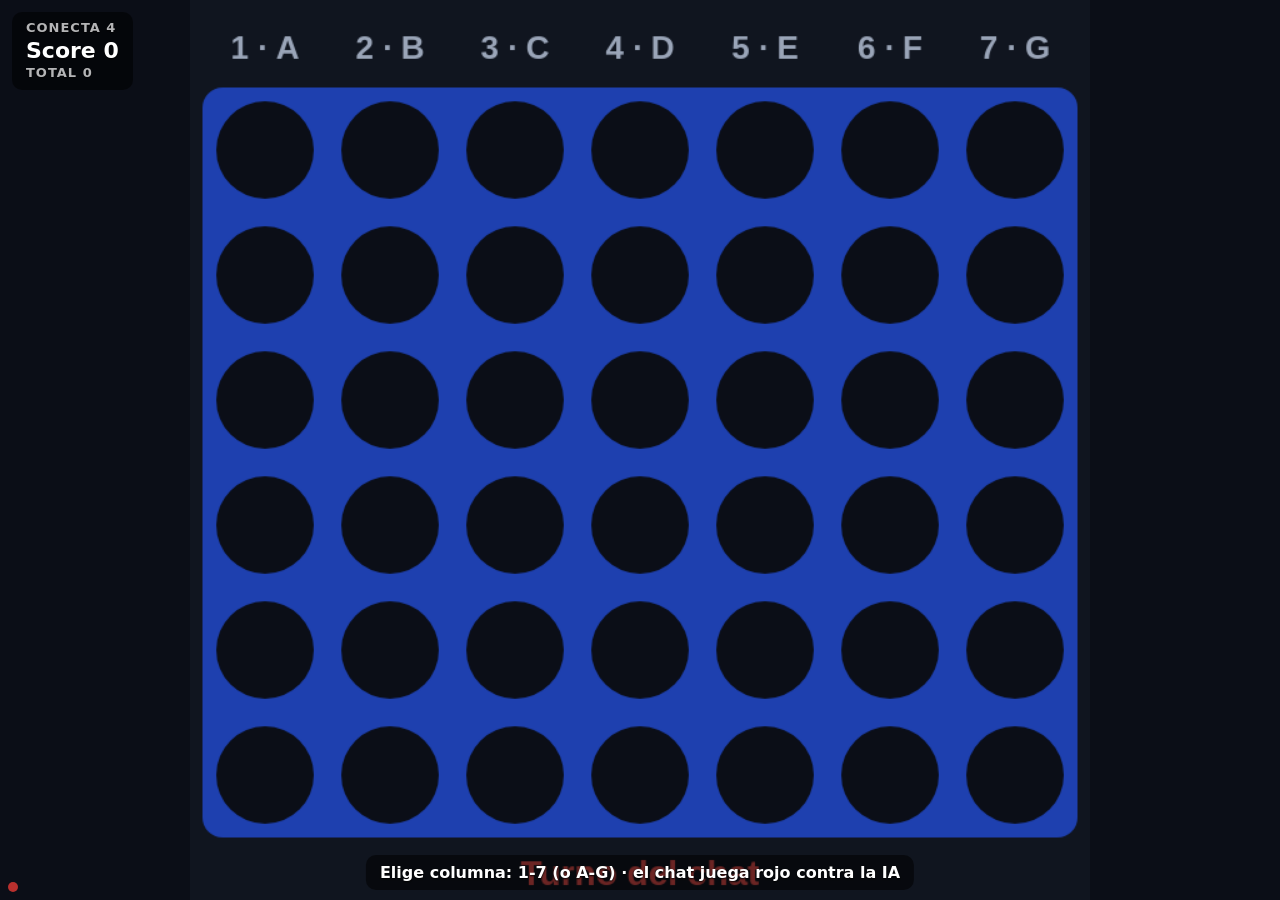
==== index.html @ b43beb9e "Initial commit" ====
<!DOCTYPE html>
<html lang="es">
<head>
<meta charset="utf-8">
<title>Chat Mini Games</title>
<meta name="viewport" content="width=device-width, initial-scale=1">
<link rel="stylesheet" href="css/style.css">
</head>
<body>
<canvas id="stage" width="720" height="720"></canvas>

<div id="score" class="hud"></div>
<div id="top" class="hud"></div>
<div id="votes" class="hud"></div>
<div id="banner" class="hud"></div>
<div id="hint" class="hud"></div>
<div id="overlay"><div id="overlay-box"></div></div>
<div id="status" title="Streamer.bot"></div>
<input id="dbg" type="text" placeholder="debug: A, A1, /snake ..." autocomplete="off">

<script src="js/util.js"></script>
<script src="js/streamerbot.js"></script>
<script src="js/games/snake.js"></script>
<script src="js/games/tetris.js"></script>
<script src="js/games/minesweeper.js"></script>
<script src="js/games/breakout.js"></script>
<script src="js/games/g2048.js"></script>
<script src="js/games/connect4.js"></script>
<script src="js/manager.js"></script>
</body>
</html>
---- css/style.css ----
* { box-sizing: border-box; }
html, body { margin: 0; height: 100%; overflow: hidden; }
body {
  background: #0b0e17;
  color: #fff;
  font-family: "Segoe UI", system-ui, sans-serif;
}
body.transparent { background: transparent; }

#stage {
  position: absolute;
  left: 50%; top: 50%;
  height: min(100vh, 100vw);
  width: min(100vh, 100vw);
  transform: translate(-50%, -50%);
}

.hud {
  position: fixed;
  background: rgba(0, 0, 0, .55);
  border-radius: 10px;
  padding: 8px 14px;
  font-weight: 600;
  text-shadow: 0 1px 2px #000;
  pointer-events: none;
}
.hud:empty { display: none; }

#score { left: 12px; top: 12px; font-size: 22px; line-height: 1.3; }
#score small { opacity: .7; font-size: 13px; display: block; letter-spacing: 1px; }
#top { right: 12px; top: 12px; min-width: 190px; font-size: 16px; }
#top h4 { margin: 0 0 4px; font-size: 13px; letter-spacing: 1px; opacity: .75; }
#top ol { margin: 0; padding: 0; list-style: none; }
#top li { display: flex; justify-content: space-between; gap: 14px; }
#top li span:first-child { overflow: hidden; text-overflow: ellipsis; white-space: nowrap; max-width: 160px; }
#top li b { color: #ffd54a; }
#votes { right: 12px; bottom: 12px; font-size: 15px; }
#banner {
  left: 50%; top: 14px; transform: translateX(-50%);
  background: #ffb300; color: #1a1a1a; text-shadow: none; font-size: 20px;
}
#hint { left: 50%; bottom: 10px; transform: translateX(-50%); font-size: 16px; white-space: nowrap; }

#overlay {
  position: fixed; inset: 0;
  display: none; align-items: center; justify-content: center;
  background: rgba(0, 0, 0, .55);
  pointer-events: none;
}
#overlay.show { display: flex; }
#overlay-box {
  text-align: center; padding: 24px 40px; border-radius: 16px;
  background: rgba(15, 20, 35, .92); border: 2px solid #ffd54a;
}
#overlay-box h1 { margin: 0 0 6px; font-size: 40px; }
#overlay-box p { margin: 4px 0; font-size: 22px; }

#status {
  position: fixed; left: 8px; bottom: 8px;
  width: 10px; height: 10px; border-radius: 50%;
  background: #e53935; opacity: .8;
}
#status.ok { background: #43a047; }
#status.hidden { display: none; }

#dbg {
  position: fixed; left: 50%; bottom: 44px; transform: translateX(-50%);
  display: none; width: 260px; padding: 6px 10px;
}
body.debug #dbg { display: block; }
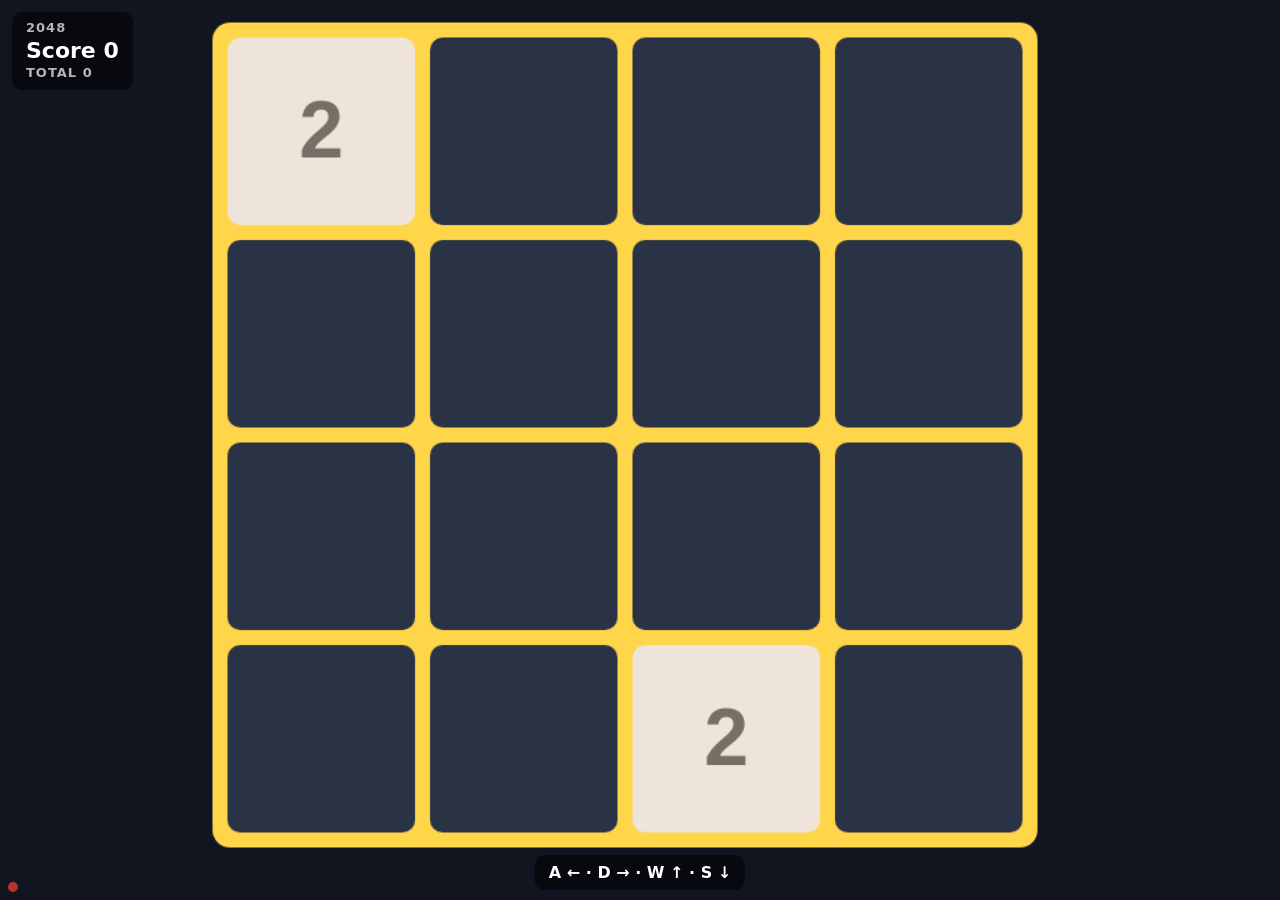
==== commit a6fd49db: "Añadidas tematicas de colores y customizacion de todos los colores" ====
--- a/index.html
+++ b/index.html
@@ -26,6 +26,7 @@
 <script src="js/games/breakout.js"></script>
 <script src="js/games/g2048.js"></script>
 <script src="js/games/connect4.js"></script>
+<script src="js/games/tictactoe.js"></script>
 <script src="js/manager.js"></script>
 </body>
 </html>
--- a/css/style.css
+++ b/css/style.css
@@ -1,7 +1,7 @@
 * { box-sizing: border-box; }
 html, body { margin: 0; height: 100%; overflow: hidden; }
 body {
-  background: #0b0e17;
+  background: var(--bg, #10151f);
   color: #fff;
   font-family: "Segoe UI", system-ui, sans-serif;
 }
@@ -33,11 +33,11 @@
 #top ol { margin: 0; padding: 0; list-style: none; }
 #top li { display: flex; justify-content: space-between; gap: 14px; }
 #top li span:first-child { overflow: hidden; text-overflow: ellipsis; white-space: nowrap; max-width: 160px; }
-#top li b { color: #ffd54a; }
+#top li b { color: var(--accent); }
 #votes { right: 12px; bottom: 12px; font-size: 15px; }
 #banner {
   left: 50%; top: 14px; transform: translateX(-50%);
-  background: #ffb300; color: #1a1a1a; text-shadow: none; font-size: 20px;
+  background: var(--accent); color: #1a1a1a; text-shadow: none; font-size: 20px;
 }
 #hint { left: 50%; bottom: 10px; transform: translateX(-50%); font-size: 16px; white-space: nowrap; }
 
@@ -50,7 +50,7 @@
 #overlay.show { display: flex; }
 #overlay-box {
   text-align: center; padding: 24px 40px; border-radius: 16px;
-  background: rgba(15, 20, 35, .92); border: 2px solid #ffd54a;
+  background: rgba(15, 20, 35, .92); border: 2px solid var(--accent);
 }
 #overlay-box h1 { margin: 0 0 6px; font-size: 40px; }
 #overlay-box p { margin: 4px 0; font-size: 22px; }
@@ -68,3 +68,4 @@
   display: none; width: 260px; padding: 6px 10px;
 }
 body.debug #dbg { display: block; }
+
